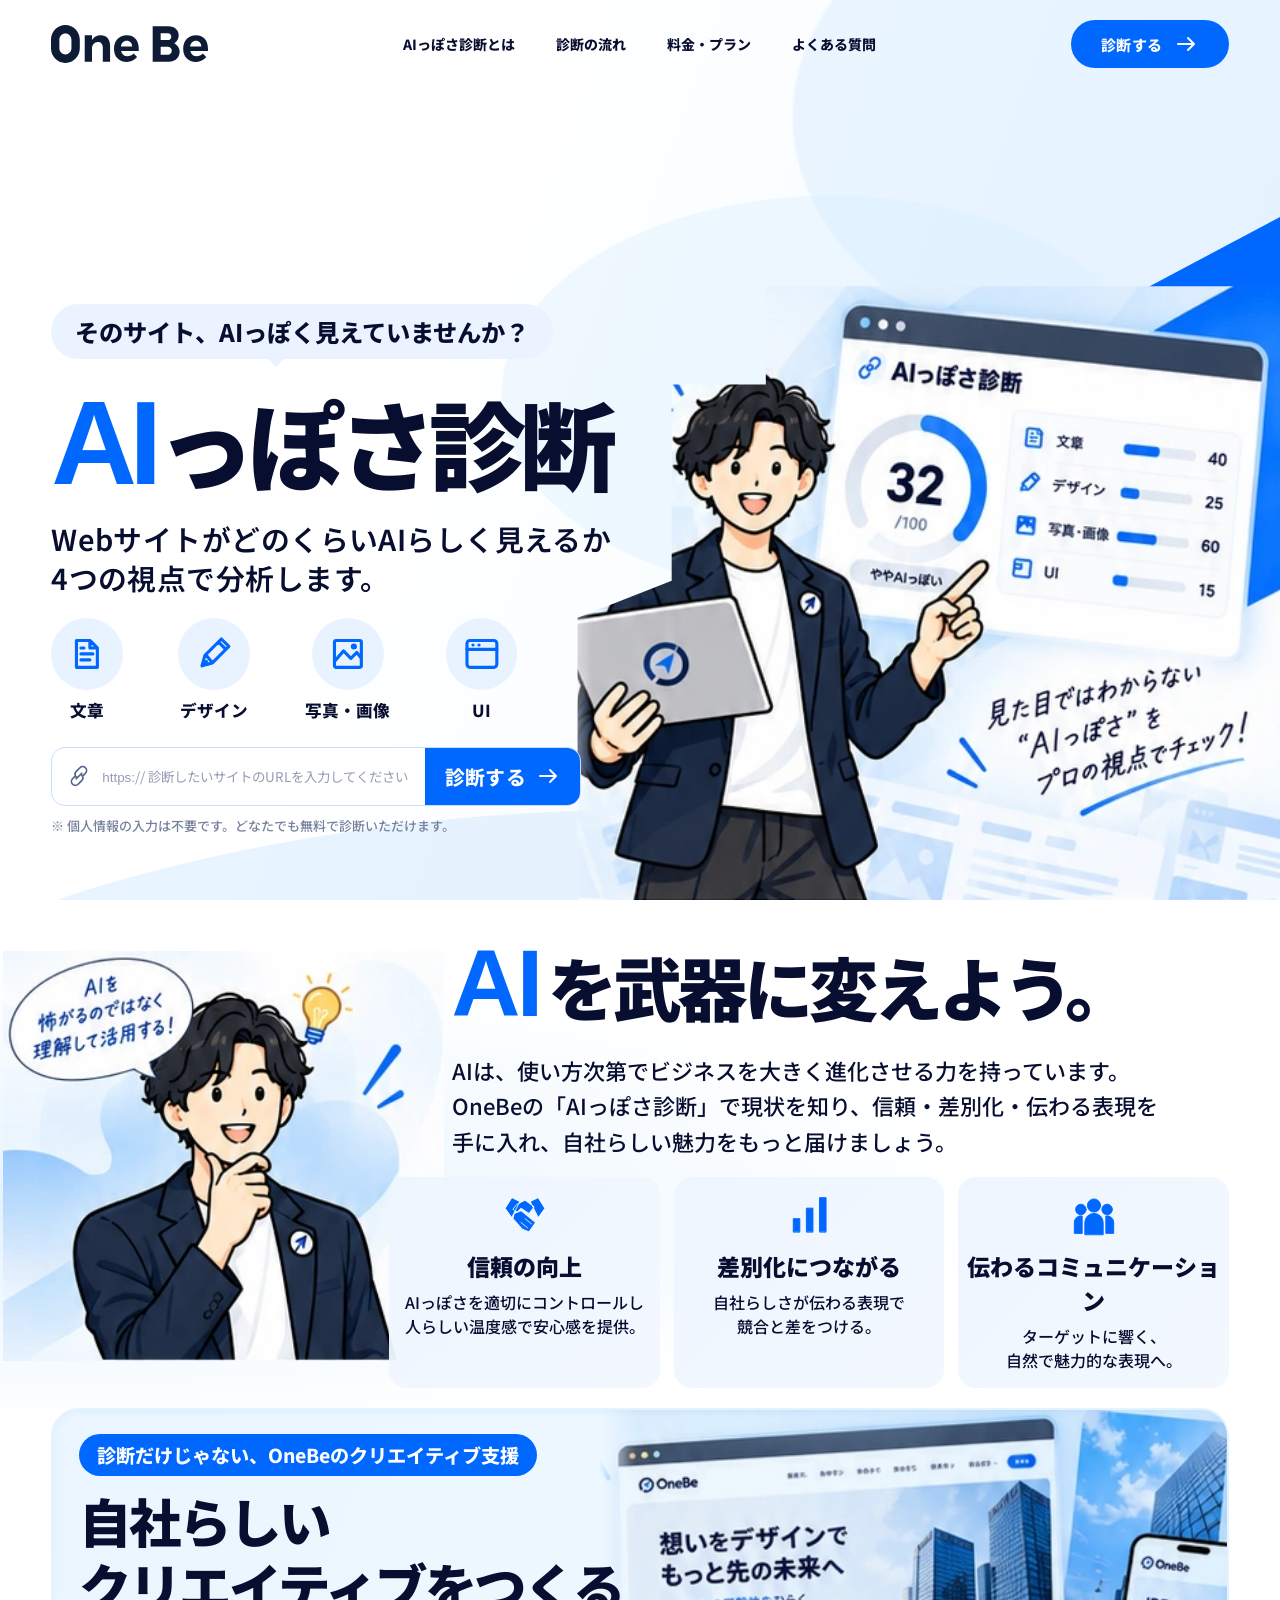
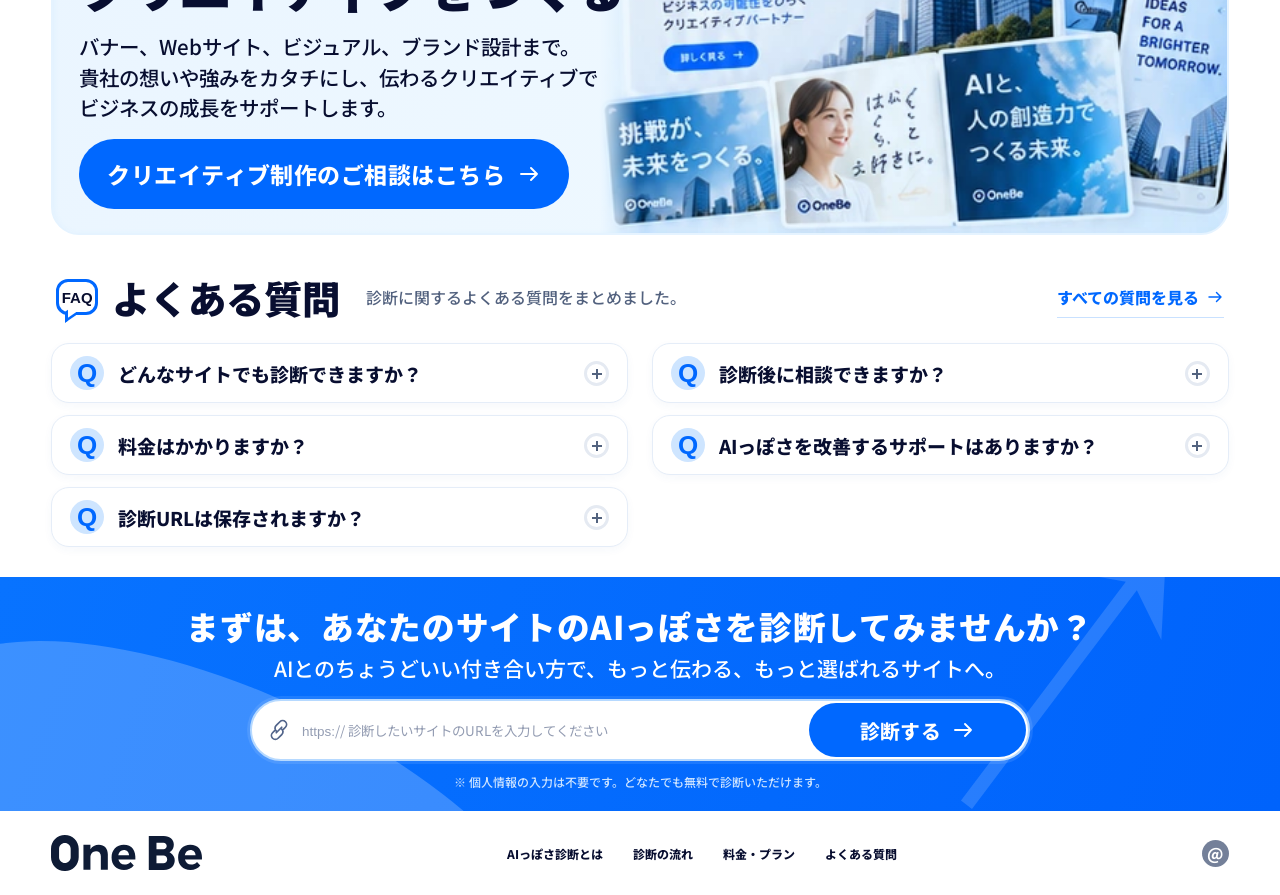
==== index.html @ bf3694c8 "Implement AI site check landing page from design reference" ====
<!doctype html>
<html lang="ja">
<head>
  <meta charset="utf-8">
  <meta name="viewport" content="width=device-width, initial-scale=1">
  <meta name="theme-color" content="#0068ff">
  <meta name="robots" content="noindex,nofollow">
  <meta name="description" content="WebサイトのAIっぽさを、文章・デザイン・写真や画像・UIの4つの視点から見直す、OneBeのAIっぽさ診断。デザインプレビュー。">
  <title>AIっぽさ診断 | OneBe</title>
  <link rel="icon" href="assets/onebe-logo.svg" type="image/svg+xml">
  <link rel="preload" as="image" href="assets/hero-art.webp">
  <link rel="stylesheet" href="styles.css">
  <script src="app.js" defer></script>
</head>
<body>
  <a class="skip-link" href="#main">本文へスキップ</a>
  <svg class="icon-library" xmlns="http://www.w3.org/2000/svg" aria-hidden="true"><defs>
    <symbol id="i-arrow" viewBox="0 0 24 24"><path d="M4 12h16m-6-6 6 6-6 6"/></symbol>
    <symbol id="i-link" viewBox="0 0 24 24"><path d="m9 15 6-6m-8 4-2 2a4 4 0 0 0 6 6l4-4a4 4 0 0 0 0-6m2 0 2-2a4 4 0 0 0-6-6L9 7a4 4 0 0 0 0 6"/></symbol>
    <symbol id="i-file" viewBox="0 0 24 24"><path d="M14 3H5v18h14V8zM14 3v5h5M8 12h8m-8 4h6M8 8h2"/></symbol>
    <symbol id="i-pen" viewBox="0 0 24 24"><path d="m15 4 5 5M4 20l2-7L17 2l5 5-11 11-7 2zm3-7 4 5M4 20l3-3"/></symbol>
    <symbol id="i-image" viewBox="0 0 24 24"><rect x="3" y="3" width="18" height="18" rx="1"/><path d="m3 17 6-7 5 5 4-4 3 4"/><circle cx="16" cy="7" r="1"/></symbol>
    <symbol id="i-window" viewBox="0 0 24 24"><rect x="2" y="3" width="20" height="18" rx="2"/><path d="M2 9h20M6 6h.1M10 6h.1"/></symbol>
    <symbol id="i-chart" viewBox="0 0 32 32"><path d="M4 28V18h5v10zm10 0V10h5v18zm10 0V2h5v26z"/></symbol>
    <symbol id="i-people" viewBox="0 0 32 32"><circle cx="16" cy="8" r="5"/><circle cx="6" cy="11" r="4"/><circle cx="26" cy="11" r="4"/><path d="M9 30V21a7 7 0 0 1 14 0v9zM1 29v-8a5 5 0 0 1 6-5v13zm24 0V16a5 5 0 0 1 6 5v8z"/></symbol>
    <symbol id="i-handshake" viewBox="0 0 32 32"><path d="m1 10 5-8 6 3-6 12zm30 0-5-8-6 3 6 12zM10 7l6-3 7 5-4 5-6-4-3 3-3-2zm-2 7 5-2 11 9-5 7-5-2-7-8zm8 4 5 4m-8-1 5 4"/></symbol>
  </defs></svg>
  <div class="first-view" id="top">
    <header class="header wrap">
      <a class="brand" href="#top" aria-label="OneBe ホーム"><img src="assets/onebe-logo.svg" width="467" height="111" alt="OneBe"></a>
      <nav aria-label="メインナビゲーション"><a href="#about">AIっぽさ診断とは</a><button type="button" data-dialog="flow">診断の流れ</button><button type="button" data-dialog="pricing">料金・プラン</button><a href="#faq">よくある質問</a></nav>
      <a class="button header-cta" href="#diagnosis">診断する <svg><use href="#i-arrow"/></svg></a>
      <button class="menu-toggle" type="button" aria-label="メニューを開く" aria-expanded="false" aria-controls="mobile-nav"><span></span><span></span></button>
    </header>
    <nav class="mobile-nav" id="mobile-nav" aria-label="モバイルナビゲーション" hidden><a href="#about">AIっぽさ診断とは</a><button data-dialog="flow">診断の流れ</button><button data-dialog="pricing">料金・プラン</button><a href="#faq">よくある質問</a></nav>
    <main id="main" class="hero">
      <div class="hero-wash" aria-hidden="true"></div>
      <div class="hero-inner wrap">
        <div class="hero-copy">
          <p class="eyebrow">そのサイト、AIっぽく見えていませんか？</p>
          <h1><span>AI</span>っぽさ診断</h1>
          <p class="hero-description">WebサイトがどのくらいAIらしく見えるか<br>4つの視点で分析します。</p>
          <ul class="categories" aria-label="診断の4つの視点">
            <li><span><svg><use href="#i-file"/></svg></span>文章</li>
            <li><span><svg><use href="#i-pen"/></svg></span>デザイン</li>
            <li><span><svg><use href="#i-image"/></svg></span>写真・画像</li>
            <li><span><svg><use href="#i-window"/></svg></span>UI</li>
          </ul>
          <form class="url-form" id="diagnosis">
            <label class="url-field"><svg aria-hidden="true"><use href="#i-link"/></svg><span class="sr-only">診断したいサイトのURL</span><input type="url" name="url" required placeholder="https:// 診断したいサイトのURLを入力してください" autocomplete="url" inputmode="url" aria-describedby="privacy-note"></label>
            <button type="submit" class="button">診断する <svg aria-hidden="true"><use href="#i-arrow"/></svg></button>
          </form>
          <p class="form-note" id="privacy-note">※ 個人情報の入力は不要です。どなたでも無料で診断いただけます。</p>
        </div>
        <img class="hero-art" src="assets/hero-art.webp" width="531" height="450" alt="ノートパソコンを持つOneBeのアドバイザーと、文章・デザイン・写真・UIの診断イメージ" fetchpriority="high">
      </div>
    </main>
  </div>
  <section class="about" id="about" aria-labelledby="about-title">
    <div class="about-inner wrap">
      <img class="advisor" src="assets/advisor.webp" width="348" height="324" alt="AIを怖がるのではなく、理解して活用することを提案するアドバイザー" loading="lazy" decoding="async">
      <div class="about-copy">
        <h2 id="about-title"><span>AI</span>を武器に変えよう。</h2>
        <p>AIは、使い方次第でビジネスを大きく進化させる力を持っています。<br>OneBeの「AIっぽさ診断」で現状を知り、信頼・差別化・伝わる表現を<br class="desktop-break">手に入れ、自社らしい魅力をもっと届けましょう。</p>
        <div class="benefits">
          <article><svg aria-hidden="true"><use href="#i-handshake"/></svg><h3>信頼の向上</h3><p>AIっぽさを適切にコントロールし<br>人らしい温度感で安心感を提供。</p></article>
          <article><svg aria-hidden="true"><use href="#i-chart"/></svg><h3>差別化につながる</h3><p>自社らしさが伝わる表現で<br>競合と差をつける。</p></article>
          <article><svg aria-hidden="true"><use href="#i-people"/></svg><h3>伝わるコミュニケーション</h3><p>ターゲットに響く、<br>自然で魅力的な表現へ。</p></article>
        </div>
      </div>
    </div>
  </section>
  <section class="creative wrap" aria-labelledby="creative-title">
    <div class="creative-copy">
      <p class="creative-label">診断だけじゃない、OneBeのクリエイティブ支援</p>
      <h2 id="creative-title">自社らしい<br>クリエイティブをつくる</h2>
      <p>バナー、Webサイト、ビジュアル、ブランド設計まで。<br>貴社の想いや強みをカタチにし、伝わるクリエイティブで<br>ビジネスの成長をサポートします。</p>
      <a class="button creative-cta" href="mailto:contact@onebe-create.com?subject=クリエイティブ制作のご相談">クリエイティブ制作のご相談はこちら <svg aria-hidden="true"><use href="#i-arrow"/></svg></a>
    </div>
    <img src="assets/creative.webp" width="468" height="300" alt="Webサイト、バナー、スマートフォンサイトのクリエイティブ制作イメージ" loading="lazy" decoding="async">
  </section>
  <section class="faq wrap" id="faq" aria-labelledby="faq-title">
    <div class="faq-heading"><h2 id="faq-title"><span class="faq-symbol" aria-hidden="true">FAQ</span>よくある質問</h2><p>診断に関するよくある質問をまとめました。</p><button class="all-faq" type="button">すべての質問を見る <svg aria-hidden="true"><use href="#i-arrow"/></svg></button></div>
    <div class="faq-grid">
      <details><summary><span class="question">Q</span>どんなサイトでも診断できますか？<span class="plus" aria-hidden="true"></span></summary><p>一般公開されているWebサイトのURLを入力する想定です。ログインが必要なページや、閲覧制限のあるサイトは対象外です。現在はデザインプレビューのため、実際の解析は行いません。</p></details>
      <details><summary><span class="question">Q</span>診断後に相談できますか？<span class="plus" aria-hidden="true"></span></summary><p>はい。Webサイトやデザインの改善について、OneBeへご相談いただけます。<a href="mailto:contact@onebe-create.com">メールで相談する</a></p></details>
      <details><summary><span class="question">Q</span>料金はかかりますか？<span class="plus" aria-hidden="true"></span></summary><p>このデザインプレビューは無料でご覧いただけます。制作や改善のご依頼については、内容に応じて個別にご案内します。</p></details>
      <details><summary><span class="question">Q</span>AIっぽさを改善するサポートはありますか？<span class="plus" aria-hidden="true"></span></summary><p>文章、デザイン、写真・画像、UIの見直しから、自社らしさを伝えるクリエイティブ制作までご相談いただけます。</p></details>
      <details><summary><span class="question">Q</span>診断URLは保存されますか？<span class="plus" aria-hidden="true"></span></summary><p>このプレビューで入力したURLは、サーバーに送信・保存されません。入力内容は、この画面内の確認表示にのみ使用します。</p></details>
    </div>
  </section>
  <section class="bottom-cta" aria-labelledby="cta-title">
    <div class="wrap"><h2 id="cta-title">まずは、あなたのサイトのAIっぽさを診断してみませんか？</h2><p>AIとのちょうどいい付き合い方で、もっと伝わる、もっと選ばれるサイトへ。</p>
      <form class="url-form"><label class="url-field"><svg aria-hidden="true"><use href="#i-link"/></svg><span class="sr-only">診断したいサイトのURL</span><input type="url" name="url" required placeholder="https:// 診断したいサイトのURLを入力してください" autocomplete="url" inputmode="url"></label><button type="submit" class="button">診断する <svg aria-hidden="true"><use href="#i-arrow"/></svg></button></form>
      <p class="form-note">※ 個人情報の入力は不要です。どなたでも無料で診断いただけます。</p>
    </div>
  </section>
  <footer class="footer wrap"><a class="brand" href="#top" aria-label="OneBe ホーム"><img src="assets/onebe-logo.svg" width="467" height="111" alt="OneBe" loading="lazy"></a><nav aria-label="フッターナビゲーション"><a href="#about">AIっぽさ診断とは</a><button data-dialog="flow">診断の流れ</button><button data-dialog="pricing">料金・プラン</button><a href="#faq">よくある質問</a></nav><div class="footer-social" aria-label="OneBeへのお問い合わせ"><a href="mailto:contact@onebe-create.com" aria-label="メールでお問い合わせ">@</a></div></footer>
  <dialog id="info-dialog" aria-labelledby="dialog-title"><button class="dialog-close" aria-label="閉じる" type="button">×</button><p class="dialog-kicker">OneBe / AIっぽさ診断</p><h2 id="dialog-title"></h2><div id="dialog-body"></div><button class="button dialog-ok" type="button">閉じる <svg aria-hidden="true"><use href="#i-arrow"/></svg></button></dialog>
</body>
</html>
---- styles.css ----
@charset "UTF-8";
@font-face{font-family:"Noto Sans JP";font-style:normal;font-weight:100 900;font-display:swap;src:url("assets/noto-sans-jp.woff2") format("woff2")}
:root{--blue:#0068ff;--ink:#080e30;--muted:#77829d;--pale:#edf6ff;--line:#dbe9ff;color-scheme:light;font-family:"Noto Sans JP","Yu Gothic",Meiryo,sans-serif;color:var(--ink);font-synthesis:none}
*{box-sizing:border-box}html{scroll-behavior:smooth;scroll-padding-top:24px}body{margin:0;background:#fff}a{color:inherit;text-decoration:none}button,input{font:inherit}button,a,input,summary{-webkit-tap-highlight-color:transparent}button{cursor:pointer}button{border:0}img{display:block;max-width:100%;height:auto}p,h1,h2,h3{margin:0}svg{width:24px;height:24px;fill:none;stroke:currentColor;stroke-width:1.9;stroke-linecap:round;stroke-linejoin:round;flex-shrink:0}a:focus-visible,button:focus-visible,summary:focus-visible,input:focus-visible{outline:3px solid #ffb900;outline-offset:5px}.wrap{width:92%;max-width:1320px;margin-inline:auto}.icon-library{position:absolute;width:0;height:0;overflow:hidden}.sr-only{position:absolute;width:1px;height:1px;padding:0;margin:-1px;overflow:hidden;clip:rect(0,0,0,0);white-space:nowrap;border:0}.skip-link{position:fixed;top:-100px;left:20px;z-index:100;padding:12px;background:#fff;color:var(--blue)}.skip-link:focus{top:12px}.button{display:inline-flex;align-items:center;justify-content:center;gap:12px;color:#fff;background:var(--blue);border-radius:40px;font-weight:800;letter-spacing:.02em;white-space:nowrap;transition:background .15s,box-shadow .15s}.button:hover{background:#0053dd;box-shadow:0 6px 20px #0068ff26}.button svg{width:24px;height:24px}.first-view{height:100svh;position:relative;isolation:isolate;overflow:hidden;background:linear-gradient(110deg,#fff 34%,#f3faff 85%)}.header{height:88px;display:flex;align-items:center;justify-content:space-between;gap:24px;position:relative;z-index:5}.brand{display:block;width:157px;flex-shrink:0}.brand img{width:100%;height:auto}.header nav,.footer nav{display:flex;align-items:center;gap:clamp(20px,3.2vw,48px);font-size:14px;font-weight:800}.header nav a,.header nav button,.footer nav a,.footer nav button{padding:8px 0;white-space:nowrap;background:none;color:var(--ink)}.header nav a:hover,.header nav button:hover,.footer nav a:hover,.footer nav button:hover{color:var(--blue)}.header-cta{min-width:158px;padding:12px 23px;font-size:15px}.menu-toggle{display:none}.mobile-nav[hidden]{display:none}.hero{height:calc(100% - 88px);position:relative}.hero-inner{height:100%;position:relative;display:flex;align-items:center}.hero-copy{position:relative;z-index:2;width:52%;padding-bottom:32px}.eyebrow{display:inline-block;position:relative;background:#eaf3ff;border-radius:40px;padding:10px 24px;font-size:clamp(15px,1.9vw,25px);font-weight:800;white-space:nowrap;line-height:1.45}.eyebrow:after{content:"";position:absolute;bottom:-8px;left:43%;border-width:9px 9px 0;border-style:solid;border-color:#eaf3ff transparent transparent}h1{font-size:clamp(58px,8.3vw,119px);font-weight:900;line-height:1.12;letter-spacing:-.065em;white-space:nowrap;margin:18px 0 10px}h1 span{color:var(--blue);font-family:Arial,sans-serif;font-size:1.22em;letter-spacing:-.065em;margin-right:.025em}.hero-description{font-size:clamp(18px,2.3vw,30px);font-weight:600;letter-spacing:.015em;line-height:1.35}.categories{list-style:none;display:flex;justify-content:space-between;width:88%;margin:20px 0 25px;padding:0}.categories li{display:flex;flex-direction:column;align-items:center;gap:8px;font-size:clamp(12px,1.3vw,17px);font-weight:800}.categories li>span{display:flex;align-items:center;justify-content:center;background:#e9f3ff;color:var(--blue);border-radius:50%;width:clamp(46px,5.6vw,72px);height:clamp(46px,5.6vw,72px)}.categories svg{width:50%;height:50%;stroke-width:2.1}.url-form{display:flex;border:1.5px solid #c9dfff;border-radius:14px;overflow:hidden;background:#fff;width:100%;height:59px;position:relative;z-index:3}.url-field{display:flex;align-items:center;gap:12px;padding:0 16px;flex:1;min-width:0;color:#52658b}.url-field svg{width:22px;height:22px}.url-field input{border:0;background:none;outline:none;width:100%;min-width:0;padding:15px 0;font-size:clamp(10px,1.05vw,14px);color:var(--ink)}.url-field input::placeholder{color:#939cb2;opacity:1}.url-field input:focus-visible{outline:0}.url-form:focus-within{outline:3px solid #0068ff44;outline-offset:3px}.url-form>.button{border-radius:0;padding:0 20px;font-size:clamp(14px,1.55vw,20px);gap:10px}.form-note{font-size:clamp(9px,1.03vw,13px);font-weight:500;color:var(--muted);margin-top:10px;line-height:1.5;white-space:nowrap}.hero-art{position:absolute;z-index:1;width:61.5%;max-width:none;right:-4.35%;bottom:0;max-height:100%;object-fit:contain;object-position:right bottom;clip-path:polygon(29% 0,100% 0,100% 100%,0 100%,0 54%,16% 48%,16% 16%,29% 16%)}.hero-wash{position:absolute;inset:-88px 0 0;overflow:hidden;z-index:-1;background:radial-gradient(ellipse at 62% 44%,#cfe9ff65 0 28%,transparent 28.2%),radial-gradient(ellipse at 96% 13%,#cfe6ff80 0 25%,transparent 25.2%)}.hero-wash:before{content:"";position:absolute;right:-10%;top:26%;width:25%;height:31%;background:#0068ff;transform:skewY(-28deg)}.hero-wash:after{content:"";position:absolute;bottom:-20%;left:-10%;width:80%;height:28%;border-radius:50%;background:#d9eeff9c;transform:rotate(-8deg)}.about{padding:24px 0 20px;background:radial-gradient(ellipse at 1% 60%,#e5f3ff 0,transparent 55%)}.about-inner{display:grid;grid-template-columns:34% 66%;align-items:center;position:relative}.advisor{width:110%;max-width:none;margin-left:-12%}.about-copy h2{font-size:clamp(30px,5.4vw,77px);font-weight:900;letter-spacing:-.055em;line-height:1.25;white-space:nowrap;margin-bottom:10px}.about-copy h2>span{color:var(--blue);font-family:Arial,sans-serif;font-size:1.38em;letter-spacing:-.04em;margin-right:.09em}.about-copy>p{font-size:clamp(13px,1.75vw,22px);line-height:1.6;font-weight:500}.benefits{display:grid;grid-template-columns:repeat(3,1fr);gap:14px;margin-top:18px;margin-left:-8%;}.benefits article{background:linear-gradient(135deg,#edf5ffeb,#f3f8ff);border-radius:18px;text-align:center;padding:18px 8px 16px}.benefits article>svg{width:46px;height:42px;color:var(--blue);fill:currentColor;stroke-width:.7}.benefits article:first-child>svg{stroke:#fff;stroke-width:.6}.benefits h3{font-size:clamp(12px,1.8vw,23px);font-weight:900;margin:7px 0}.benefits p{font-size:clamp(10px,1.25vw,16px);font-weight:500;line-height:1.5}.creative{position:relative;display:flex;align-items:center;min-height:330px;overflow:hidden;padding:24px 26px;background:linear-gradient(110deg,#eaf5ff,#eef8ff 58%,#def1ff);border:2px solid #e5f3ff;border-radius:28px;box-shadow:inset 0 2px 6px #dcefff;margin-bottom:28px}.creative-copy{width:52%;position:relative;z-index:2}.creative-label{display:inline-block;background:var(--blue);color:#fff;border-radius:30px;font-size:clamp(12px,1.5vw,20px);font-weight:800;padding:7px 18px;white-space:nowrap}.creative h2{font-size:clamp(27px,4.1vw,55px);font-weight:900;letter-spacing:-.04em;line-height:1.25;margin:12px 0}.creative-copy>p:not(.creative-label){font-size:clamp(12px,1.6vw,21px);line-height:1.5;font-weight:500}.creative-cta{font-size:clamp(13px,1.8vw,23px);padding:18px 28px;margin-top:16px}.creative>img{position:absolute;right:0;bottom:0;width:53.5%;height:100%;object-fit:cover;object-position:left center;mix-blend-mode:multiply;mask-image:linear-gradient(to right,transparent,#000 6%)}.faq{padding:6px 0 30px}.faq-heading{display:flex;align-items:center;gap:26px;margin:0 5px 18px}.faq-heading h2{display:flex;align-items:center;gap:14px;font-size:clamp(24px,3vw,39px);font-weight:900;white-space:nowrap}.faq-symbol{display:inline-flex;align-items:center;justify-content:center;border:3px solid var(--blue);border-radius:12px;width:42px;height:36px;font-family:Arial,sans-serif;font-size:15px;position:relative;background:#fff}.faq-symbol:after{content:"";position:absolute;width:8px;height:8px;border-left:3px solid var(--blue);border-bottom:3px solid var(--blue);bottom:-7px;left:6px;transform:skewY(-35deg);background:#fff}.faq-heading>p{font-size:clamp(10px,1.3vw,16px);color:#52617e;font-weight:500}.all-faq{display:flex;align-items:center;gap:7px;background:none;color:var(--blue);font-size:clamp(10px,1.3vw,16px);font-weight:800;white-space:nowrap;border-bottom:1px solid #c9e1ff;padding:8px 0;margin-left:auto}.all-faq svg{width:18px;height:18px}.faq-grid{display:grid;grid-template-columns:1fr 1fr;gap:12px 24px}.faq details{border:1px solid #e5edf8;border-radius:18px;background:#fff;box-shadow:0 3px 9px #315c9c0b;align-self:start;overflow:hidden}.faq summary{list-style:none;display:flex;align-items:center;gap:14px;cursor:pointer;padding:12px 18px;font-size:clamp(12px,1.5vw,19px);font-weight:800;min-height:58px}.faq summary::-webkit-details-marker{display:none}.question{display:flex;align-items:center;justify-content:center;width:34px;height:34px;flex-shrink:0;border-radius:50%;background:#cee5ff;color:var(--blue);font-size:26px;font-family:Arial,sans-serif;font-weight:800}.plus{margin-left:auto;flex-shrink:0;width:25px;height:25px;border:3px solid #e5eaf2;border-radius:50%;position:relative}.plus:before,.plus:after{content:"";position:absolute;width:10px;height:2px;background:#53637f;left:4.5px;top:9px}.plus:after{transform:rotate(90deg)}details[open] .plus:after{transform:rotate(0)}.faq details>p{padding:0 22px 20px 66px;font-size:14px;line-height:1.8;color:#52617e;font-weight:500}.faq details>p a{color:var(--blue);text-decoration:underline}.bottom-cta{background:linear-gradient(110deg,#0873ff,#0063fc);color:#fff;position:relative;isolation:isolate;overflow:hidden;padding:25px 0 20px;text-align:center}.bottom-cta:before{content:"";position:absolute;z-index:-1;left:-9%;bottom:-75%;width:55%;height:125%;background:#ffffff36;border-radius:50%;transform:rotate(25deg)}.bottom-cta:after{content:"↗";position:absolute;z-index:-1;right:2%;top:-60%;font-size:370px;color:#ffffff26;font-family:Arial,sans-serif;font-weight:900;transform:rotate(-8deg)}.bottom-cta h2{font-size:clamp(18px,2.55vw,34px);font-weight:900;letter-spacing:.02em}.bottom-cta .wrap>p:not(.form-note){font-size:clamp(13px,1.65vw,21px);font-weight:500;margin:4px 0 16px}.bottom-cta .url-form{max-width:780px;width:68%;margin:auto;border-radius:40px;height:62px;border:2px solid #b6d9ff;box-shadow:0 0 0 3px #ffffff19}.bottom-cta .url-form>.button{border-radius:40px;min-width:28%;margin:2px}.bottom-cta .form-note{color:#cce3ff;font-size:12px;margin-top:12px}.footer{display:flex;align-items:center;justify-content:space-between;gap:30px;min-height:84px}.footer .brand{width:151px}.footer nav{font-size:12px;gap:30px}.footer-social{display:flex;gap:12px}.footer-social a{display:flex;align-items:center;justify-content:center;background:#748099;color:#fff;width:27px;height:27px;border-radius:50%;font-weight:800}.mobile-nav{position:absolute;top:70px;left:4%;right:4%;z-index:10;background:#fff;border:1px solid var(--line);border-radius:16px;padding:16px;box-shadow:0 8px 32px #12376020}.mobile-nav a,.mobile-nav button{display:block;text-align:left;background:none;color:var(--ink);padding:12px;font-size:15px;width:100%;font-weight:700}dialog{border:1px solid var(--line);border-radius:24px;padding:38px;max-width:560px;width:calc(100% - 36px);color:var(--ink);box-shadow:0 25px 100px #14245633}dialog::backdrop{background:#0a163a70;backdrop-filter:blur(5px)}.dialog-close{position:absolute;right:14px;top:8px;background:none;color:#60718d;font-size:32px}.dialog-kicker{font-size:12px;color:var(--blue);font-weight:800;margin-bottom:10px}dialog h2{font-size:26px;margin-bottom:15px}#dialog-body{font-size:15px;line-height:1.9;font-weight:500}#dialog-body ol{padding-left:24px}#dialog-body p+p{margin-top:12px}#dialog-body .submitted-url{word-break:break-all;background:var(--pale);border-radius:8px;padding:10px;margin:12px 0;font-family:monospace}#dialog-body a{color:var(--blue);text-decoration:underline}.dialog-ok{margin-top:24px;padding:12px 24px}
@media(min-width:1500px){.hero-art{right:-4%}.hero-copy{padding-bottom:5vh}.about{padding-top:40px;padding-bottom:30px}.creative{min-height:430px}.creative>img{object-fit:fill}.faq{padding-bottom:45px}}
@media(max-width:1100px){.header{height:76px;gap:15px}.header .brand{width:138px}.header nav{font-size:12px;gap:25px}.header-cta{min-width:126px;font-size:13px;padding:10px 18px}.hero{height:calc(100% - 76px)}.hero-copy{width:48%;padding-bottom:24px}.eyebrow{padding:8px 20px}.url-form{height:47px;border-radius:12px}.url-field{padding:0 12px;gap:9px}.url-field svg{width:18px}.url-form>.button{padding:0 15px}.creative{min-height:310px;padding:16px 20px}.creative-cta{padding:17px 28px}.faq summary{min-height:48px;padding:9px 16px;gap:10px}.question{width:29px;height:29px;font-size:24px}.faq-heading{gap:22px}.footer{min-height:65px}.footer .brand{width:135px}.footer nav{font-size:10px;gap:24px}.bottom-cta{padding:20px 0 16px}.bottom-cta .url-form{height:52px}}
@media(min-width:701px) and (max-height:660px){.header{height:65px}.hero{height:calc(100% - 65px)}.hero-copy{padding-bottom:15px}.hero-inner{align-items:center}h1{font-size:min(8.3vw,15vh);margin-top:14px}.eyebrow{font-size:min(1.9vw,3.4vh);padding-top:7px;padding-bottom:7px}.hero-description{font-size:min(2.3vw,4vh)}.categories{margin:14px 0 18px}.categories li>span{width:8.5vh;height:8.5vh}.categories li{gap:5px}.url-form{height:45px}.hero-art{width:min(61.5%,78vh)}.form-note{font-size:min(1.03vw,1.8vh)}}
@media(max-width:700px){.wrap{width:90%}.header{height:66px;gap:15px}.header .brand{width:114px}.header nav{display:none}.header-cta{margin-left:auto;min-width:105px;font-size:12px;gap:6px;padding:9px 13px}.header-cta svg{width:18px;height:18px}.menu-toggle{display:flex;flex-direction:column;justify-content:center;gap:6px;width:32px;height:38px;background:none;color:var(--ink);padding:5px}.menu-toggle span{height:2px;width:22px;background:currentColor}.hero{height:calc(100% - 66px)}.hero-inner{align-items:flex-start;padding-top:12px;display:block}.hero-copy{width:100%;height:100%;padding:0;display:flex;flex-direction:column;align-items:flex-start}.eyebrow{font-size:clamp(11px,3.35vw,19px);padding:7px 15px}.hero h1{font-size:clamp(37px,10.9vw,72px);letter-spacing:-.065em;line-height:1.14;margin:15px 0 9px}.hero-description{font-size:clamp(14px,4.3vw,24px);line-height:1.4;letter-spacing:0}.categories{margin:15px 0 0;width:62%;gap:10px;justify-content:space-between}.categories li{font-size:10px;gap:6px;white-space:nowrap}.categories li>span{width:39px;height:39px}.hero-art{width:auto;height:clamp(245px,49svh,450px);max-height:56%;right:-5.55%;bottom:98px;max-width:95%;object-fit:contain;object-position:right bottom;clip-path:polygon(29% 0,100% 0,100% 100%,0 100%,0 54%,16% 48%,16% 16%,29% 16%);pointer-events:none}.hero .url-form{margin-top:auto;height:54px;flex-shrink:0;border-radius:12px}.hero .form-note{font-size:9px;white-space:normal;margin-bottom:20px;margin-top:9px;letter-spacing:-.02em}.hero-copy .url-form>.button{padding:0 12px;font-size:14px;gap:4px}.url-field{gap:6px;padding:0 10px}.url-field input{font-size:10px}.hero-wash{inset:-66px 0 0}.hero-wash:before{top:42%;height:30%;width:30%}.about{padding:28px 0 20px}.about-inner{display:flex;flex-direction:column}.about-copy{width:100%;order:-1}.about-copy h2{font-size:7.3vw;margin-bottom:12px;text-align:center}.about-copy>p{font-size:13px;line-height:1.8}.about-copy>p br{display:none}.benefits{gap:8px;margin:18px 0 0}.benefits article{border-radius:14px;padding:14px 5px}.benefits article>svg{width:34px;height:32px}.benefits h3{font-size:12px;line-height:1.5;min-height:36px;display:flex;align-items:center;justify-content:center;margin:6px 0}.benefits p{font-size:10px}.benefits p br{display:none}.advisor{width:65%;margin:12px 0 -4px;max-width:320px}.creative{display:block;border-radius:22px;min-height:0;padding:20px;margin-bottom:28px}.creative-copy{width:100%}.creative-label{font-size:clamp(10px,2.7vw,17px);padding:6px 11px}.creative h2{font-size:7.2vw;line-height:1.35;margin:12px 0}.creative-copy>p:not(.creative-label){font-size:12px;line-height:1.8}.creative-copy>p:not(.creative-label) br{display:none}.creative-cta{font-size:12px;width:100%;padding:15px 10px;gap:8px}.creative-cta svg{width:20px}.creative>img{position:relative;width:calc(100% + 40px);max-width:none;height:auto;right:auto;margin:15px -20px -20px;mask-image:linear-gradient(to bottom,transparent,#000 8%);mix-blend-mode:multiply}.faq{padding-top:0;padding-bottom:26px}.faq-heading{flex-wrap:wrap;gap:10px;margin:0 0 16px}.faq-heading h2{font-size:24px;gap:10px}.faq-symbol{width:33px;height:30px;font-size:12px;border-radius:9px}.faq-heading>p{width:100%;font-size:11px;order:2}.all-faq{font-size:10px;padding:4px 0;gap:3px}.faq-grid{grid-template-columns:1fr;gap:10px}.faq details{border-radius:14px}.faq summary{font-size:12px;min-height:53px;padding:11px 12px}.faq details:nth-child(2){grid-row:4}.faq details:nth-child(4){grid-row:5}.question{width:28px;height:28px;font-size:23px}.plus{width:23px;height:23px}.plus:before,.plus:after{left:3.5px;top:8px}.faq details>p{font-size:12px;padding:0 18px 17px 50px}.bottom-cta{padding:24px 0 22px}.bottom-cta h2{font-size:19px;line-height:1.6;max-width:340px;margin:auto}.bottom-cta .wrap>p:not(.form-note){font-size:11px;line-height:1.8;margin:8px 0 16px}.bottom-cta .url-form{width:100%;height:52px;border-radius:30px}.bottom-cta .url-form>.button{font-size:12px;padding:0 12px;gap:3px;min-width:29%}.bottom-cta .url-form>.button svg{width:17px}.bottom-cta .form-note{font-size:8px;white-space:normal}.bottom-cta:after{font-size:300px;top:-25%;right:-10%}.footer{flex-wrap:wrap;gap:22px;padding:24px 0}.footer .brand{width:115px}.footer nav{width:100%;order:3;justify-content:space-between;gap:10px;font-size:9px}.footer-social{margin-left:auto}dialog{padding:28px 22px}dialog h2{font-size:23px}#dialog-body{font-size:13px}}
@media(max-width:700px) and (max-height:740px){.hero-inner{padding-top:6px}.hero h1{margin-top:12px;margin-bottom:7px;font-size:10.4vw}.hero-description{font-size:3.8vw}.categories{margin-top:11px}.categories li>span{width:34px;height:34px}.categories li{font-size:9px}.hero-art{max-height:51%;bottom:94px}.hero .form-note{margin-bottom:15px}.hero .url-form{height:49px}}
@media(max-width:700px) and (max-height:580px){.hero-description{font-size:12px}.hero h1{font-size:min(10.3vw,12svh);margin:10px 0 5px}.eyebrow{font-size:11px;padding:5px 12px}.categories{margin-top:7px;width:55%;gap:6px}.categories li>span{width:28px;height:28px}.categories li{gap:3px}.hero-art{max-height:62%;bottom:83px;max-width:62%}.hero .url-form{height:43px}.hero .form-note{font-size:8px;margin-bottom:10px}.hero-inner{padding-top:0}}
@media(min-width:701px){h1{font-size:clamp(58px,7.6vw,109px)}.hero-description{white-space:nowrap;font-size:clamp(18px,2.25vw,30px)}.hero-copy{width:45%}.hero-art{mask-image:linear-gradient(to right,transparent 0,#000 5%);clip-path:polygon(29% 0,100% 0,100% 100%,0 100%,0 54%,16% 48%,16% 16%,29% 16%)}.hero-wash{background:radial-gradient(ellipse at 65% 44%,#d9eeff65 0 28%,transparent 28.2%),radial-gradient(ellipse at 96% 13%,#d8ecff80 0 25%,transparent 25.2%)}}
.hero-art{clip-path:polygon(29% 0,100% 0,100% 100%,3% 100%,3% 54%,16% 48%,16% 16%,29% 16%)}
@media(max-width:700px){.hero-art{width:118%;height:auto;max-width:none;max-height:none;right:-10%;bottom:98px}.categories{width:66%}}
@media(max-width:700px) and (max-height:740px){.hero-art{width:103%;bottom:94px}}
@media(max-width:700px) and (max-height:580px){.hero-art{width:70%;bottom:83px;right:-5.55%}}
@media(min-width:701px) and (max-aspect-ratio:3/2){.hero-inner{align-items:flex-end}.hero-copy{padding-bottom:65px}}
@media(prefers-reduced-motion:reduce){html{scroll-behavior:auto}*{transition:none!important}}
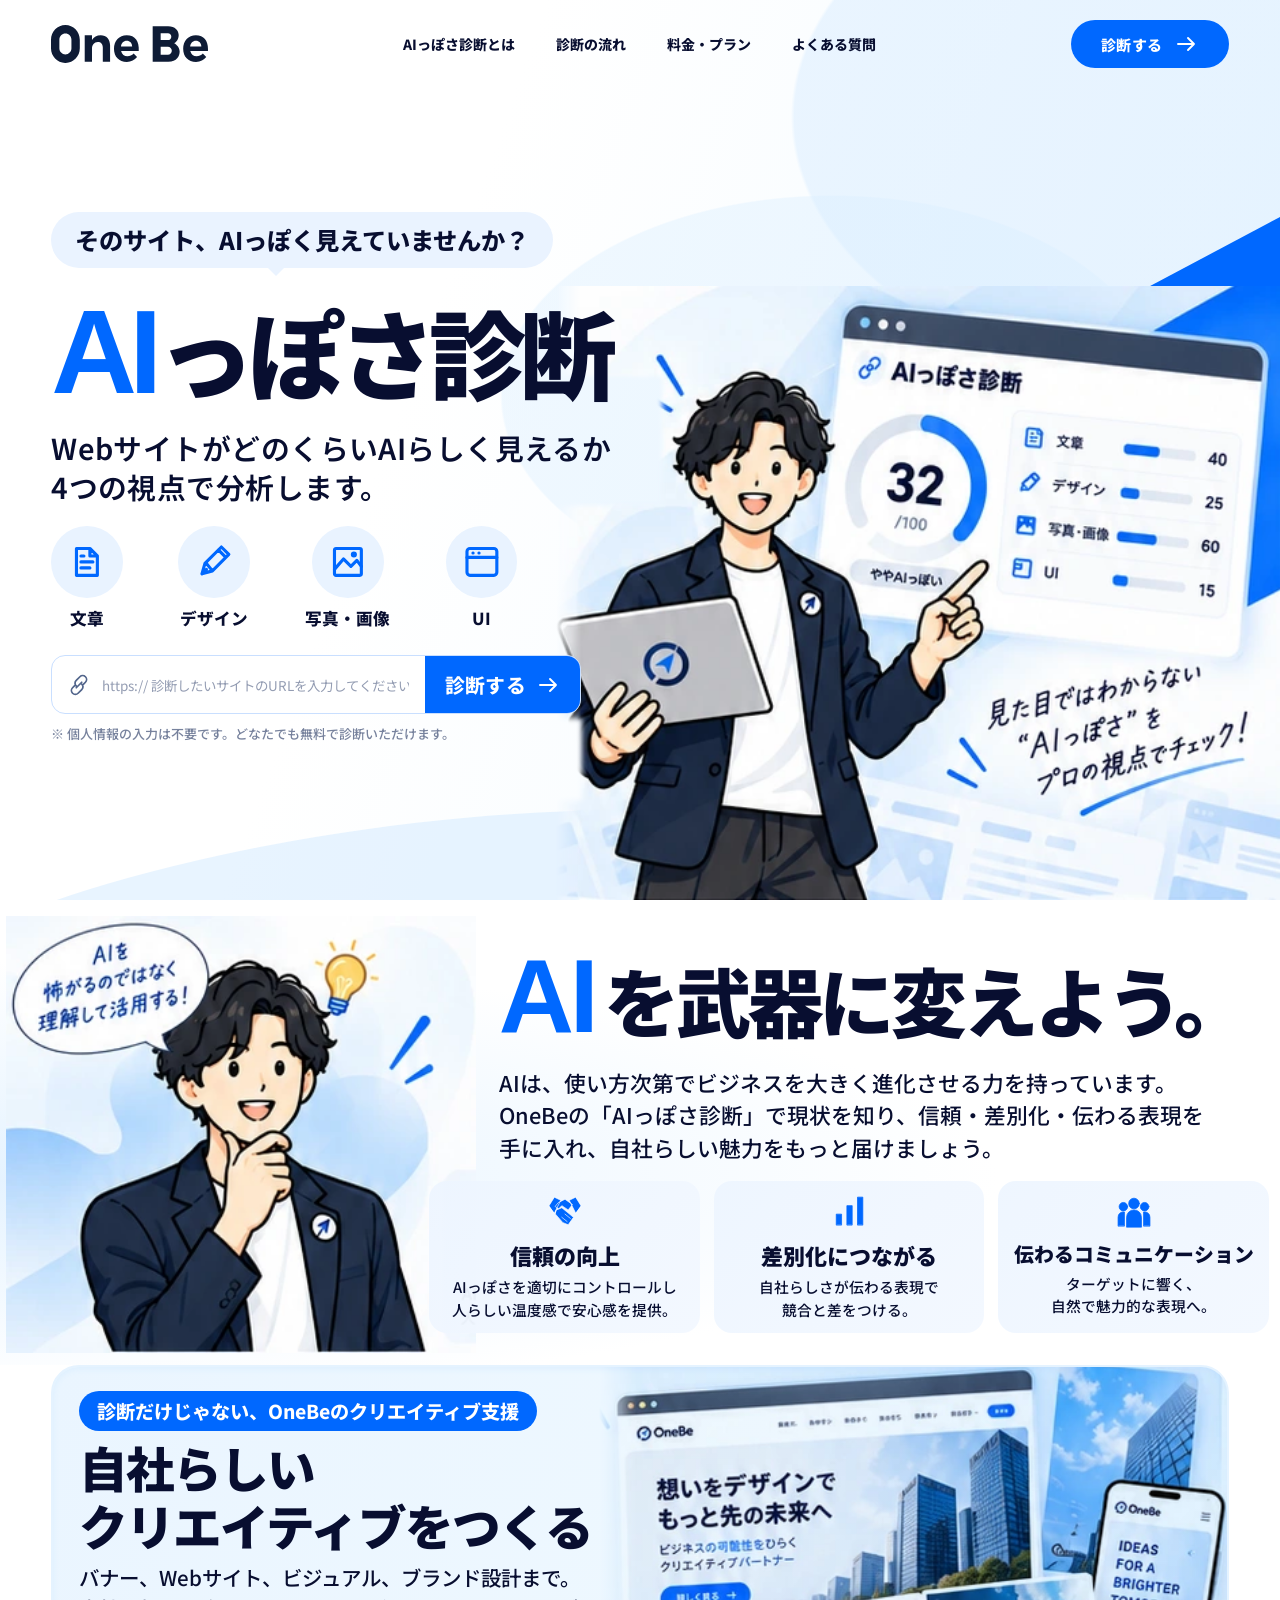
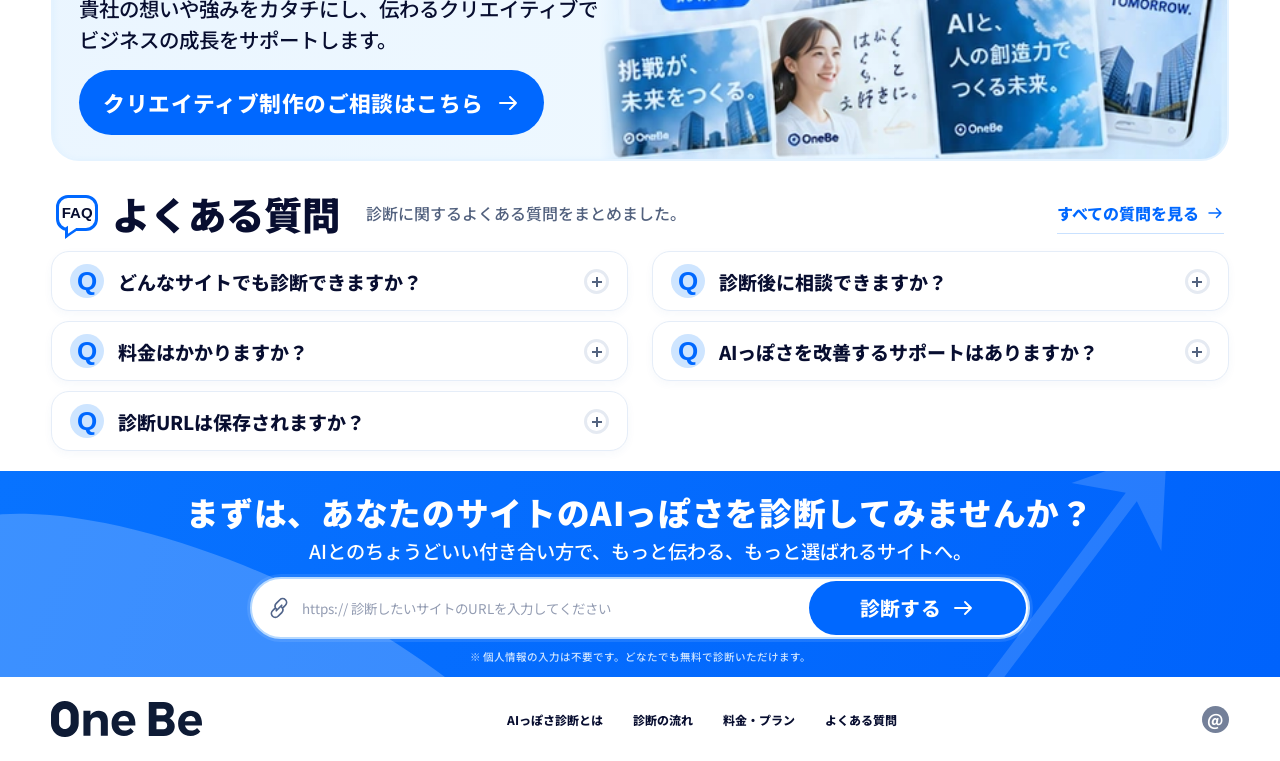
==== commit c146bc1c: "Fit hero to tall desktop viewports and version frontend assets" ====
--- a/index.html
+++ b/index.html
@@ -9,8 +9,8 @@
   <title>AIっぽさ診断 | OneBe</title>
   <link rel="icon" href="assets/onebe-logo.svg" type="image/svg+xml">
   <link rel="preload" as="image" href="assets/hero-art.webp">
-  <link rel="stylesheet" href="styles.css">
-  <script src="app.js" defer></script>
+  <link rel="stylesheet" href="styles.css?v=20261027-4">
+  <script src="app.js?v=20261027-4" defer></script>
 </head>
 <body>
   <a class="skip-link" href="#main">本文へスキップ</a>
--- a/styles.css
+++ b/styles.css
@@ -13,5 +13,11 @@
 @media(max-width:700px){.hero-art{width:118%;height:auto;max-width:none;max-height:none;right:-10%;bottom:98px}.categories{width:66%}}
 @media(max-width:700px) and (max-height:740px){.hero-art{width:103%;bottom:94px}}
 @media(max-width:700px) and (max-height:580px){.hero-art{width:70%;bottom:83px;right:-5.55%}}
-@media(min-width:701px) and (max-aspect-ratio:3/2){.hero-inner{align-items:flex-end}.hero-copy{padding-bottom:65px}}
+.hero-art{clip-path:none;mask-image:url("assets/hero-mask.svg");mask-mode:luminance;mask-size:100% 100%;mask-repeat:no-repeat}
+@media(min-width:701px){.about-inner{grid-template-columns:38% 62%}.about-copy h2{font-size:clamp(30px,5.9vw,84px)}}
+@media(min-width:701px) and (max-height:660px){.hero-art{width:min(61.5%,calc((100svh - 65px)*1.18));max-height:none}}
+html{scroll-behavior:auto}
+@media(min-width:701px){.about{padding:16px 0 12px}.advisor{width:105%;margin-left:-10%}.about-copy h2{font-size:clamp(30px,5.5vw,79px)}.about-copy>p{font-size:clamp(13px,1.7vw,22px);line-height:1.5}.benefits{margin-left:-9.5%;margin-right:-5.5%;margin-top:16px}.benefits article{padding:14px 8px 12px}.benefits article>svg{width:40px;height:34px}.benefits h3{font-size:clamp(12px,1.75vw,22px);line-height:1.4;margin:6px 0}.benefits article:last-child h3{font-size:clamp(12px,1.55vw,20px);white-space:nowrap}.benefits p{font-size:clamp(10px,1.15vw,15px);line-height:1.5}.creative h2{font-size:clamp(27px,3.8vw,53px);line-height:1.18;margin:8px 0}.creative-label{padding:6px 18px}.creative-cta{font-size:clamp(13px,1.7vw,22px);padding:17px 24px}}
 @media(prefers-reduced-motion:reduce){html{scroll-behavior:auto}*{transition:none!important}}
+@media(min-width:701px){.about-copy h2{font-size:clamp(30px,5.9vw,84px);line-height:1.15}.faq{padding:0 0 20px}.faq-heading{margin-bottom:14px}.faq-heading h2{line-height:1.25}.faq-grid{gap:10px 24px}.bottom-cta{padding:20px 0 13px}.bottom-cta h2{line-height:1.3}.bottom-cta .wrap>p:not(.form-note){font-size:clamp(13px,1.5vw,20px);line-height:1.4;margin:4px 0 12px}.bottom-cta .form-note{font-size:10.5px;margin-top:10px}}
+@media(min-width:701px) and (max-aspect-ratio:6/5){.hero-inner{display:block;padding-top:4svh}.hero-copy{width:100%;height:100%;display:flex;flex-direction:column;align-items:flex-start;padding-bottom:40px}.eyebrow{font-size:22px}.hero h1{font-size:clamp(58px,9.5vw,84px);margin:20px 0 14px}.hero-description{font-size:24px}.categories{width:47%;max-width:360px;margin-top:24px}.hero .url-form{width:100%;height:58px;margin-top:auto}.hero .form-note{font-size:12px}.hero-art{width:70%;right:-4.35%;bottom:120px;max-height:none}}
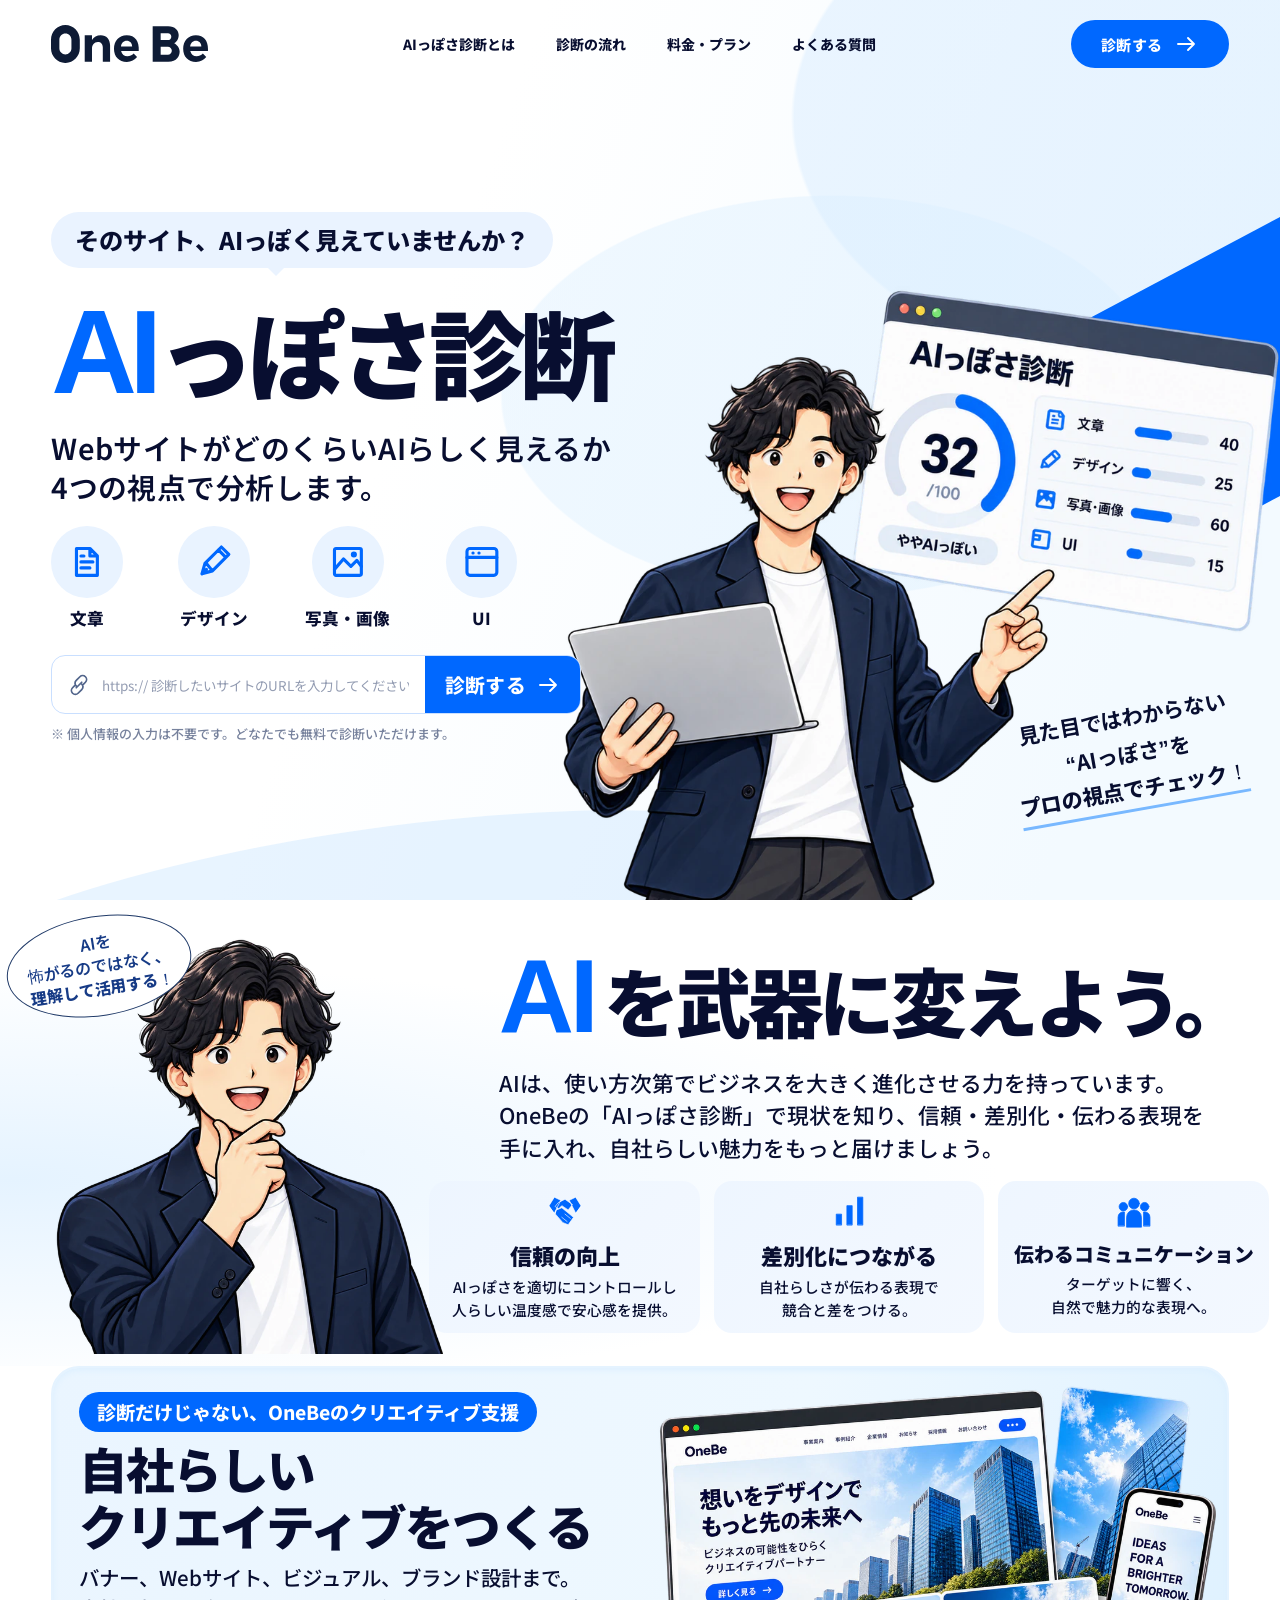
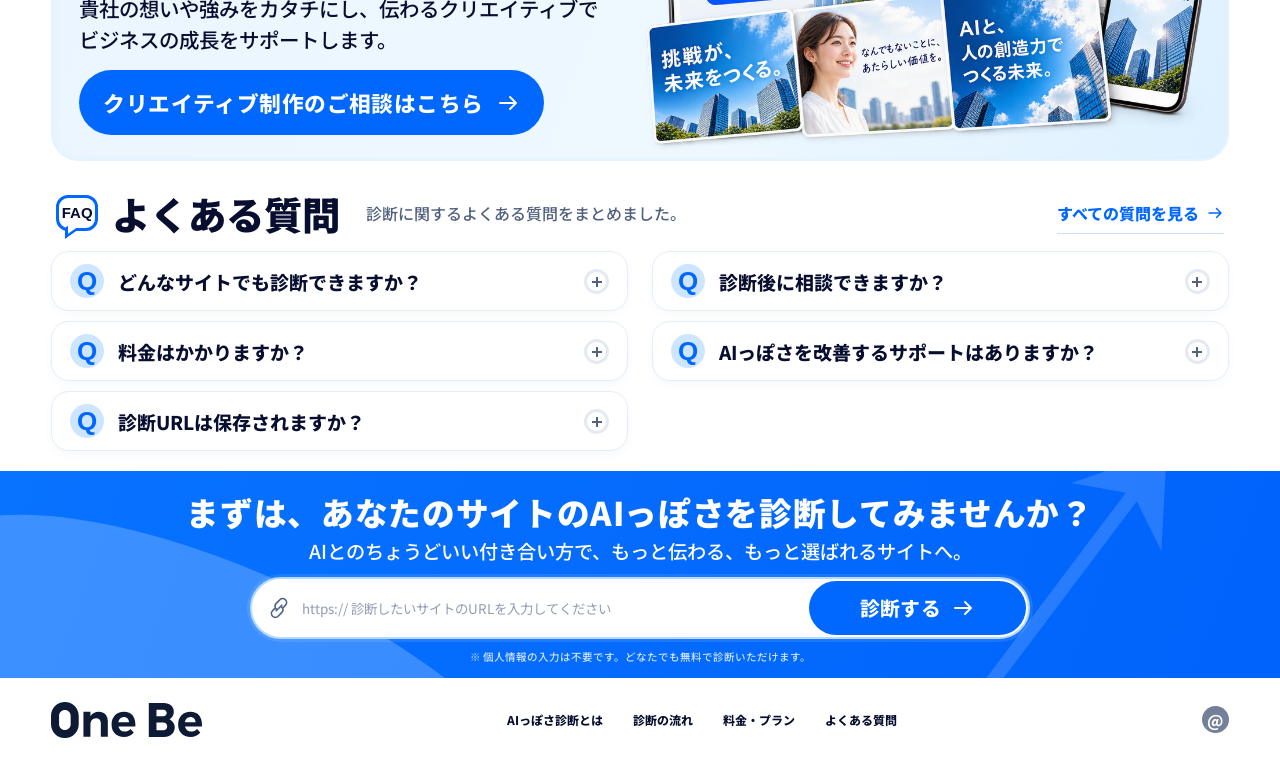
==== commit 93ad8393: "Replace low-resolution crops with generated raster artwork and responsive images" ====
--- a/index.html
+++ b/index.html
@@ -8,9 +8,8 @@
   <meta name="description" content="WebサイトのAIっぽさを、文章・デザイン・写真や画像・UIの4つの視点から見直す、OneBeのAIっぽさ診断。デザインプレビュー。">
   <title>AIっぽさ診断 | OneBe</title>
   <link rel="icon" href="assets/onebe-logo.svg" type="image/svg+xml">
-  <link rel="preload" as="image" href="assets/hero-art.webp">
-  <link rel="stylesheet" href="styles.css?v=20261027-4">
-  <script src="app.js?v=20261027-4" defer></script>
+  <link rel="stylesheet" href="styles.css?v=20261027-hq1">
+  <script src="app.js?v=20261027-hq1" defer></script>
 </head>
 <body>
   <a class="skip-link" href="#main">本文へスキップ</a>
@@ -52,13 +51,19 @@
           </form>
           <p class="form-note" id="privacy-note">※ 個人情報の入力は不要です。どなたでも無料で診断いただけます。</p>
         </div>
-        <img class="hero-art" src="assets/hero-art.webp" width="531" height="450" alt="ノートパソコンを持つOneBeのアドバイザーと、文章・デザイン・写真・UIの診断イメージ" fetchpriority="high">
+        <div class="hero-art">
+          <img src="assets/hero-hq-1362.webp" srcset="assets/hero-hq-680.webp 680w, assets/hero-hq-1000.webp 1000w, assets/hero-hq-1362.webp 1362w" sizes="(max-width:700px) 106vw, (max-aspect-ratio:6/5) 65vw, (min-width:1500px) 812px, 57vw" width="1362" height="1155" alt="ノートパソコンを持つOneBeのアドバイザーと、文章・デザイン・写真・UIの診断イメージ" fetchpriority="high">
+          <p class="hero-art-caption">見た目ではわからない<br>“AIっぽさ”を<br><strong>プロの視点でチェック！</strong></p>
+        </div>
       </div>
     </main>
   </div>
   <section class="about" id="about" aria-labelledby="about-title">
     <div class="about-inner wrap">
-      <img class="advisor" src="assets/advisor.webp" width="348" height="324" alt="AIを怖がるのではなく、理解して活用することを提案するアドバイザー" loading="lazy" decoding="async">
+      <figure class="advisor">
+        <img src="assets/advisor-hq-800.webp" srcset="assets/advisor-hq-400.webp 400w, assets/advisor-hq-800.webp 800w, assets/advisor-hq-1300.webp 1300w" sizes="(max-width:700px) 60vw, (min-width:1440px) 480px, 36vw" width="1300" height="1210" alt="AIの活用について考えるOneBeのアドバイザー" loading="lazy" decoding="async">
+        <figcaption>AIを<br>怖がるのではなく、<br><strong>理解して活用する！</strong></figcaption>
+      </figure>
       <div class="about-copy">
         <h2 id="about-title"><span>AI</span>を武器に変えよう。</h2>
         <p>AIは、使い方次第でビジネスを大きく進化させる力を持っています。<br>OneBeの「AIっぽさ診断」で現状を知り、信頼・差別化・伝わる表現を<br class="desktop-break">手に入れ、自社らしい魅力をもっと届けましょう。</p>
@@ -77,7 +82,7 @@
       <p>バナー、Webサイト、ビジュアル、ブランド設計まで。<br>貴社の想いや強みをカタチにし、伝わるクリエイティブで<br>ビジネスの成長をサポートします。</p>
       <a class="button creative-cta" href="mailto:contact@onebe-create.com?subject=クリエイティブ制作のご相談">クリエイティブ制作のご相談はこちら <svg aria-hidden="true"><use href="#i-arrow"/></svg></a>
     </div>
-    <img src="assets/creative.webp" width="468" height="300" alt="Webサイト、バナー、スマートフォンサイトのクリエイティブ制作イメージ" loading="lazy" decoding="async">
+    <img src="assets/creative-hq-1566.webp" srcset="assets/creative-hq-540.webp 540w, assets/creative-hq-1000.webp 1000w, assets/creative-hq-1566.webp 1566w" sizes="(max-width:700px) 90vw, (min-width:1440px) 707px, 50vw" width="1566" height="1004" alt="Webサイト、バナー、スマートフォンサイトのクリエイティブ制作イメージ（生成したデザイン例）" loading="lazy" decoding="async">
   </section>
   <section class="faq wrap" id="faq" aria-labelledby="faq-title">
     <div class="faq-heading"><h2 id="faq-title"><span class="faq-symbol" aria-hidden="true">FAQ</span>よくある質問</h2><p>診断に関するよくある質問をまとめました。</p><button class="all-faq" type="button">すべての質問を見る <svg aria-hidden="true"><use href="#i-arrow"/></svg></button></div>
--- a/styles.css
+++ b/styles.css
@@ -13,7 +13,7 @@
 @media(max-width:700px){.hero-art{width:118%;height:auto;max-width:none;max-height:none;right:-10%;bottom:98px}.categories{width:66%}}
 @media(max-width:700px) and (max-height:740px){.hero-art{width:103%;bottom:94px}}
 @media(max-width:700px) and (max-height:580px){.hero-art{width:70%;bottom:83px;right:-5.55%}}
-.hero-art{clip-path:none;mask-image:url("assets/hero-mask.svg");mask-mode:luminance;mask-size:100% 100%;mask-repeat:no-repeat}
+.hero-art{clip-path:none;mask-image:none}
 @media(min-width:701px){.about-inner{grid-template-columns:38% 62%}.about-copy h2{font-size:clamp(30px,5.9vw,84px)}}
 @media(min-width:701px) and (max-height:660px){.hero-art{width:min(61.5%,calc((100svh - 65px)*1.18));max-height:none}}
 html{scroll-behavior:auto}
@@ -21,3 +21,19 @@
 @media(prefers-reduced-motion:reduce){html{scroll-behavior:auto}*{transition:none!important}}
 @media(min-width:701px){.about-copy h2{font-size:clamp(30px,5.9vw,84px);line-height:1.15}.faq{padding:0 0 20px}.faq-heading{margin-bottom:14px}.faq-heading h2{line-height:1.25}.faq-grid{gap:10px 24px}.bottom-cta{padding:20px 0 13px}.bottom-cta h2{line-height:1.3}.bottom-cta .wrap>p:not(.form-note){font-size:clamp(13px,1.5vw,20px);line-height:1.4;margin:4px 0 12px}.bottom-cta .form-note{font-size:10.5px;margin-top:10px}}
 @media(min-width:701px) and (max-aspect-ratio:6/5){.hero-inner{display:block;padding-top:4svh}.hero-copy{width:100%;height:100%;display:flex;flex-direction:column;align-items:flex-start;padding-bottom:40px}.eyebrow{font-size:22px}.hero h1{font-size:clamp(58px,9.5vw,84px);margin:20px 0 14px}.hero-description{font-size:24px}.categories{width:47%;max-width:360px;margin-top:24px}.hero .url-form{width:100%;height:58px;margin-top:auto}.hero .form-note{font-size:12px}.hero-art{width:70%;right:-4.35%;bottom:120px;max-height:none}}
+
+/* Generated raster artwork. Native alpha replaces the old screenshot mask. */
+.hero-art{height:auto;aspect-ratio:1362/1155;mix-blend-mode:normal;mask-image:none;clip-path:none;pointer-events:none}
+.hero-art>img{width:100%;height:auto}
+.hero-art-caption{position:absolute;right:1%;bottom:15%;width:40%;text-align:center;font-size:clamp(13px,1.65vw,23px);font-weight:700;line-height:1.7;transform:rotate(-10deg);color:var(--ink)}
+.hero-art-caption strong{font-weight:800;border-bottom:3px solid #78b8ff;padding-bottom:5px}
+.advisor{position:relative;margin-top:0;margin-bottom:0;mix-blend-mode:normal;isolation:isolate}
+.advisor>img{width:100%;height:auto;mix-blend-mode:normal}
+.advisor figcaption{position:absolute;left:0;top:0;z-index:1;background:#fff;border:1.5px solid #203a68;border-radius:50%;padding:14px 20px;text-align:center;line-height:1.45;font-size:clamp(11px,1.25vw,17px);font-weight:600;color:#173b86;transform:rotate(-9deg)}
+.advisor figcaption strong{font-weight:800}
+.creative>img{object-fit:contain;object-position:right center;mix-blend-mode:normal;mask-image:none;padding:12px 8px 8px 0}
+@media(max-width:700px){.hero-art-caption{font-size:clamp(10px,2.8vw,17px);right:1%;bottom:16%;line-height:1.65}.hero-art-caption strong{border-width:2px;padding-bottom:3px}.advisor{margin-inline:auto}.advisor figcaption{left:-14%;top:0;font-size:12px;padding:10px 13px}.creative>img{mask-image:none;mix-blend-mode:normal;padding:8px 12px 12px}}
+@media(max-width:700px) and (max-height:580px){.hero-art-caption{display:none}}
+@media(max-width:700px){.hero-art{width:108%;right:-4%}}
+@media(max-width:700px) and (max-height:740px){.hero-art{width:100%;right:0}}
+@media(max-width:700px) and (max-height:580px){.hero-art{width:95%;right:0}}
